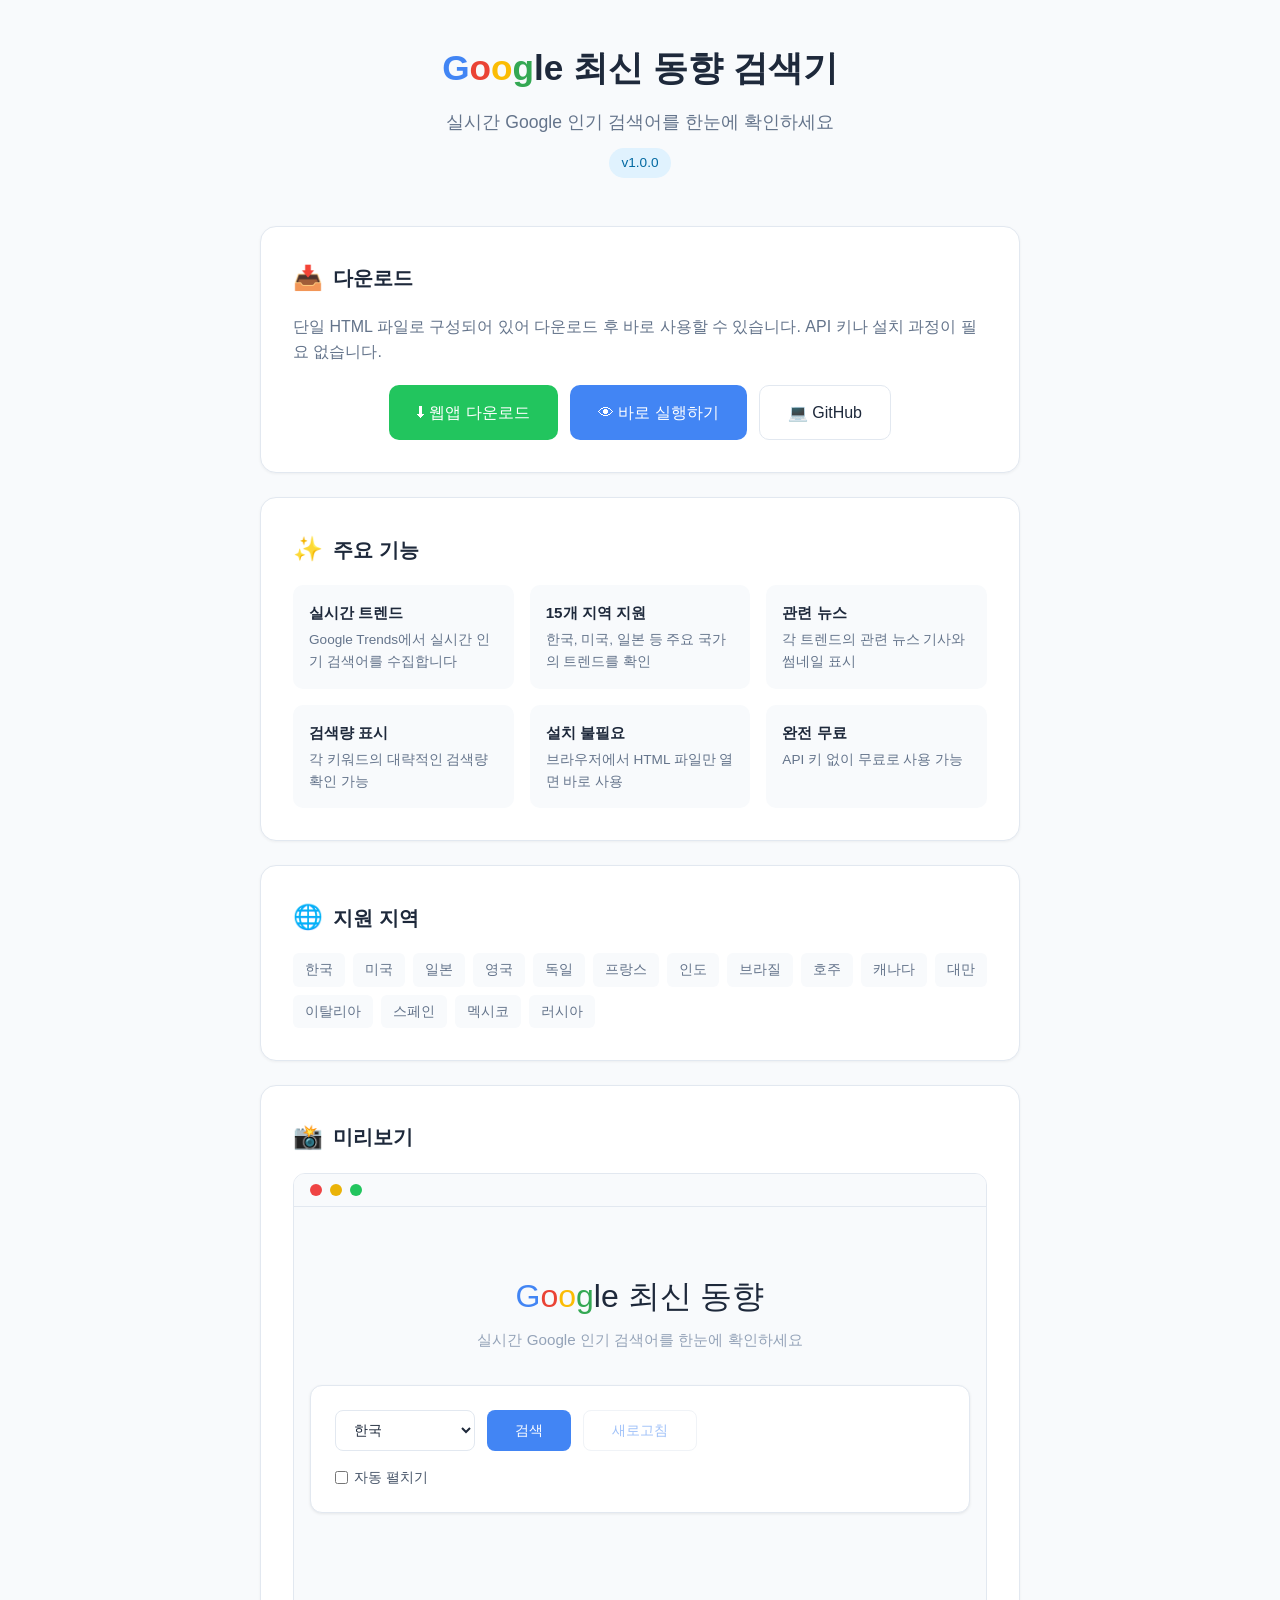
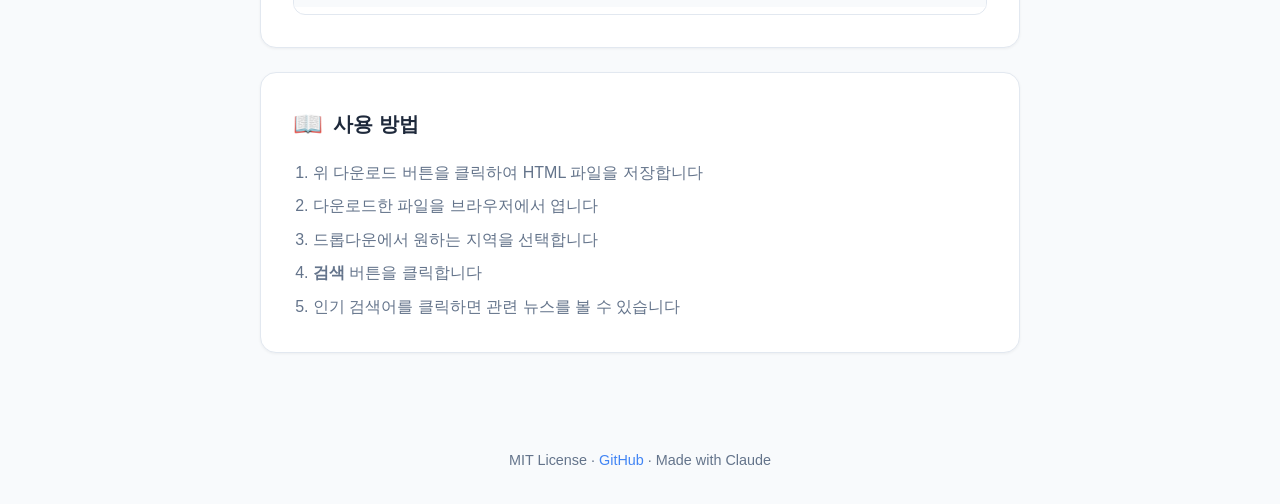
==== index.html @ 0cee738e "Add README and download page for GitHub Pages - README.md: Project description, features, usage inst" ====
<!DOCTYPE html>
<html lang="ko">
<head>
    <meta charset="UTF-8">
    <meta name="viewport" content="width=device-width, initial-scale=1.0">
    <title>Google 최신 동향 검색기 - 다운로드</title>
    <style>
        :root {
            --bg: #f8fafc;
            --card: #ffffff;
            --text: #1e293b;
            --text-secondary: #64748b;
            --accent: #4285f4;
            --accent-hover: #3367d6;
            --border: #e2e8f0;
            --green: #22c55e;
        }

        * { margin: 0; padding: 0; box-sizing: border-box; }

        body {
            font-family: -apple-system, BlinkMacSystemFont, 'Segoe UI', Roboto, sans-serif;
            background: var(--bg);
            color: var(--text);
            min-height: 100vh;
            line-height: 1.6;
        }

        .container {
            max-width: 800px;
            margin: 0 auto;
            padding: 40px 20px;
        }

        header {
            text-align: center;
            margin-bottom: 48px;
        }

        h1 {
            font-size: 2.2rem;
            font-weight: 600;
            margin-bottom: 12px;
        }

        h1 span:nth-child(1) { color: #4285f4; }
        h1 span:nth-child(2) { color: #ea4335; }
        h1 span:nth-child(3) { color: #fbbc04; }
        h1 span:nth-child(4) { color: #34a853; }

        header p {
            color: var(--text-secondary);
            font-size: 1.1rem;
        }

        .badge {
            display: inline-block;
            background: #e0f2fe;
            color: #0369a1;
            padding: 4px 12px;
            border-radius: 20px;
            font-size: 0.85rem;
            font-weight: 500;
            margin-top: 12px;
        }

        .card {
            background: var(--card);
            border: 1px solid var(--border);
            border-radius: 16px;
            padding: 32px;
            margin-bottom: 24px;
            box-shadow: 0 1px 3px rgba(0,0,0,0.05);
        }

        .card h2 {
            font-size: 1.25rem;
            margin-bottom: 16px;
            display: flex;
            align-items: center;
            gap: 10px;
        }

        .card h2 .icon {
            font-size: 1.5rem;
        }

        .features {
            display: grid;
            grid-template-columns: repeat(auto-fit, minmax(200px, 1fr));
            gap: 16px;
        }

        .feature {
            padding: 16px;
            background: var(--bg);
            border-radius: 10px;
        }

        .feature h3 {
            font-size: 0.95rem;
            margin-bottom: 4px;
        }

        .feature p {
            font-size: 0.85rem;
            color: var(--text-secondary);
        }

        .btn-group {
            display: flex;
            gap: 12px;
            flex-wrap: wrap;
            justify-content: center;
            margin-top: 8px;
        }

        .btn {
            display: inline-flex;
            align-items: center;
            gap: 8px;
            padding: 14px 28px;
            border-radius: 10px;
            font-size: 1rem;
            font-weight: 500;
            text-decoration: none;
            cursor: pointer;
            border: none;
            transition: all 0.15s;
        }

        .btn-primary {
            background: var(--accent);
            color: #fff;
        }

        .btn-primary:hover {
            background: var(--accent-hover);
            transform: translateY(-1px);
            box-shadow: 0 4px 12px rgba(66,133,244,0.25);
        }

        .btn-secondary {
            background: var(--card);
            color: var(--text);
            border: 1px solid var(--border);
        }

        .btn-secondary:hover {
            background: var(--bg);
        }

        .btn-success {
            background: var(--green);
            color: #fff;
        }

        .btn-success:hover {
            background: #16a34a;
            transform: translateY(-1px);
        }

        .preview {
            border: 1px solid var(--border);
            border-radius: 12px;
            overflow: hidden;
            margin-top: 16px;
        }

        .preview iframe {
            width: 100%;
            height: 400px;
            border: none;
        }

        .preview-header {
            background: var(--bg);
            padding: 10px 16px;
            border-bottom: 1px solid var(--border);
            display: flex;
            align-items: center;
            gap: 8px;
        }

        .preview-dot {
            width: 12px;
            height: 12px;
            border-radius: 50%;
        }

        .preview-dot.red { background: #ef4444; }
        .preview-dot.yellow { background: #eab308; }
        .preview-dot.green { background: #22c55e; }

        .regions {
            display: flex;
            flex-wrap: wrap;
            gap: 8px;
            margin-top: 12px;
        }

        .region-tag {
            background: var(--bg);
            padding: 6px 12px;
            border-radius: 6px;
            font-size: 0.85rem;
            color: var(--text-secondary);
        }

        footer {
            text-align: center;
            padding: 32px 20px;
            color: var(--text-secondary);
            font-size: 0.9rem;
        }

        footer a {
            color: var(--accent);
            text-decoration: none;
        }

        footer a:hover {
            text-decoration: underline;
        }

        @media (max-width: 600px) {
            h1 { font-size: 1.6rem; }
            .card { padding: 20px; }
            .btn { width: 100%; justify-content: center; }
        }
    </style>
</head>
<body>
    <div class="container">
        <header>
            <h1>
                <span>G</span><span>o</span><span>o</span><span>g</span>le 최신 동향 검색기
            </h1>
            <p>실시간 Google 인기 검색어를 한눈에 확인하세요</p>
            <span class="badge">v1.0.0</span>
        </header>

        <!-- Download -->
        <div class="card">
            <h2><span class="icon">&#128229;</span> 다운로드</h2>
            <p style="color: var(--text-secondary); margin-bottom: 20px;">
                단일 HTML 파일로 구성되어 있어 다운로드 후 바로 사용할 수 있습니다. API 키나 설치 과정이 필요 없습니다.
            </p>
            <div class="btn-group">
                <a href="google-trends-threat-webapp/index.html" download="google-trends.html" class="btn btn-success">
                    &#11015; 웹앱 다운로드
                </a>
                <a href="google-trends-threat-webapp/index.html" target="_blank" class="btn btn-primary">
                    &#128065; 바로 실행하기
                </a>
                <a href="https://github.com/roy-so-chae/Test" target="_blank" class="btn btn-secondary">
                    &#128187; GitHub
                </a>
            </div>
        </div>

        <!-- Features -->
        <div class="card">
            <h2><span class="icon">&#10024;</span> 주요 기능</h2>
            <div class="features">
                <div class="feature">
                    <h3>실시간 트렌드</h3>
                    <p>Google Trends에서 실시간 인기 검색어를 수집합니다</p>
                </div>
                <div class="feature">
                    <h3>15개 지역 지원</h3>
                    <p>한국, 미국, 일본 등 주요 국가의 트렌드를 확인</p>
                </div>
                <div class="feature">
                    <h3>관련 뉴스</h3>
                    <p>각 트렌드의 관련 뉴스 기사와 썸네일 표시</p>
                </div>
                <div class="feature">
                    <h3>검색량 표시</h3>
                    <p>각 키워드의 대략적인 검색량 확인 가능</p>
                </div>
                <div class="feature">
                    <h3>설치 불필요</h3>
                    <p>브라우저에서 HTML 파일만 열면 바로 사용</p>
                </div>
                <div class="feature">
                    <h3>완전 무료</h3>
                    <p>API 키 없이 무료로 사용 가능</p>
                </div>
            </div>
        </div>

        <!-- Regions -->
        <div class="card">
            <h2><span class="icon">&#127760;</span> 지원 지역</h2>
            <div class="regions">
                <span class="region-tag">한국</span>
                <span class="region-tag">미국</span>
                <span class="region-tag">일본</span>
                <span class="region-tag">영국</span>
                <span class="region-tag">독일</span>
                <span class="region-tag">프랑스</span>
                <span class="region-tag">인도</span>
                <span class="region-tag">브라질</span>
                <span class="region-tag">호주</span>
                <span class="region-tag">캐나다</span>
                <span class="region-tag">대만</span>
                <span class="region-tag">이탈리아</span>
                <span class="region-tag">스페인</span>
                <span class="region-tag">멕시코</span>
                <span class="region-tag">러시아</span>
            </div>
        </div>

        <!-- Preview -->
        <div class="card">
            <h2><span class="icon">&#128248;</span> 미리보기</h2>
            <div class="preview">
                <div class="preview-header">
                    <span class="preview-dot red"></span>
                    <span class="preview-dot yellow"></span>
                    <span class="preview-dot green"></span>
                </div>
                <iframe src="google-trends-threat-webapp/index.html" title="Preview"></iframe>
            </div>
        </div>

        <!-- Usage -->
        <div class="card">
            <h2><span class="icon">&#128214;</span> 사용 방법</h2>
            <ol style="padding-left: 20px; color: var(--text-secondary);">
                <li style="margin-bottom: 8px;">위 다운로드 버튼을 클릭하여 HTML 파일을 저장합니다</li>
                <li style="margin-bottom: 8px;">다운로드한 파일을 브라우저에서 엽니다</li>
                <li style="margin-bottom: 8px;">드롭다운에서 원하는 지역을 선택합니다</li>
                <li style="margin-bottom: 8px;"><strong>검색</strong> 버튼을 클릭합니다</li>
                <li>인기 검색어를 클릭하면 관련 뉴스를 볼 수 있습니다</li>
            </ol>
        </div>
    </div>

    <footer>
        <p>
            MIT License &middot;
            <a href="https://github.com/roy-so-chae/Test">GitHub</a> &middot;
            Made with Claude
        </p>
    </footer>
</body>
</html>
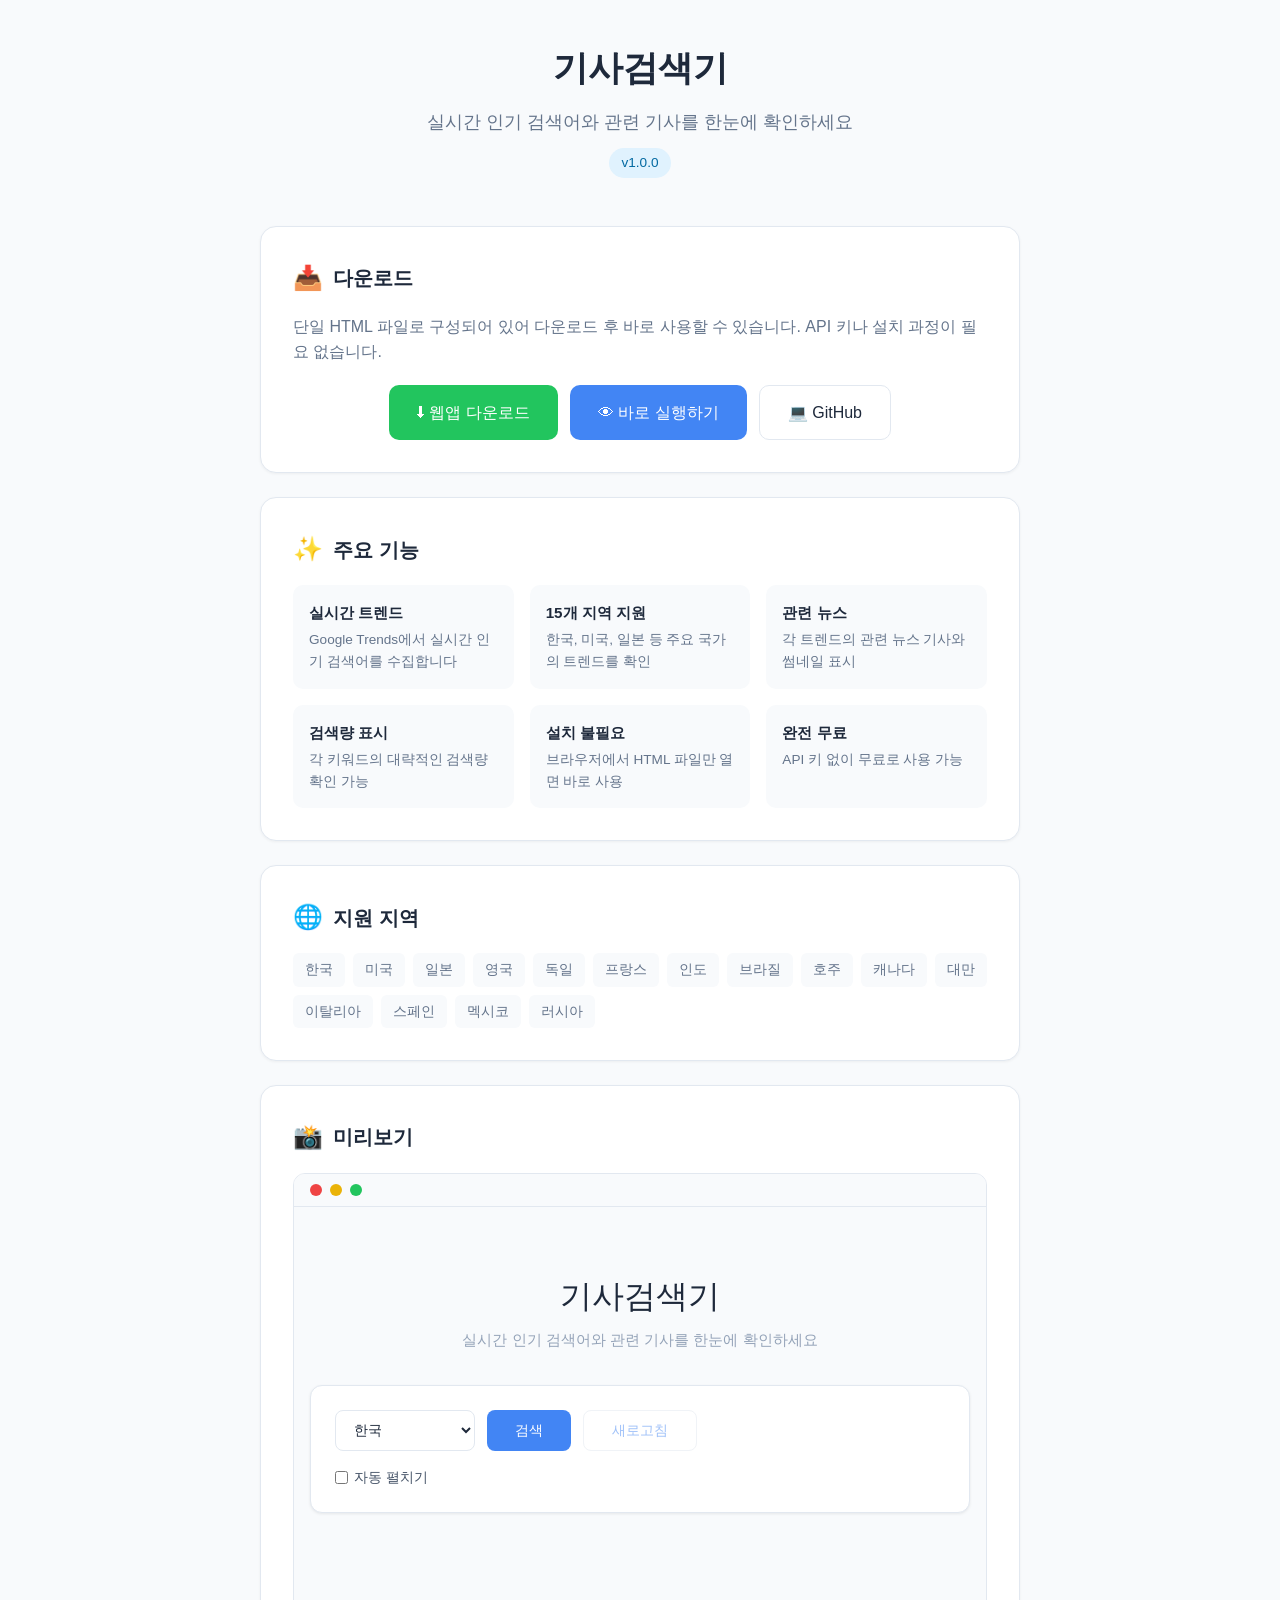
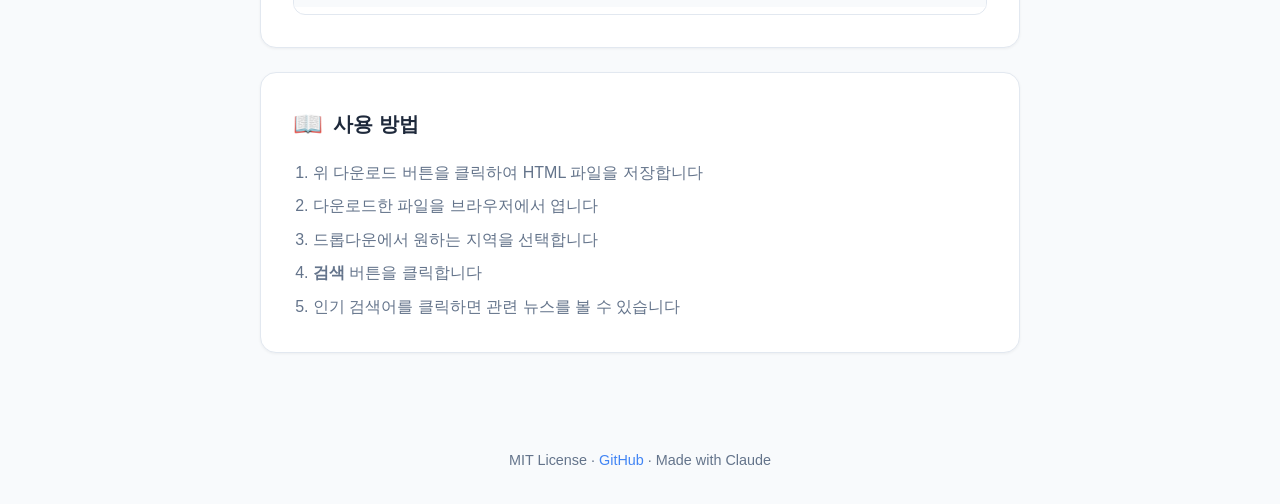
==== commit 5a6301aa: "Rename webapp to 기사검색기 (News Search) - Update webapp title from Google 최신 동향 검색기 to 기사검색기 - Update l" ====
--- a/index.html
+++ b/index.html
@@ -3,7 +3,7 @@
 <head>
     <meta charset="UTF-8">
     <meta name="viewport" content="width=device-width, initial-scale=1.0">
-    <title>Google 최신 동향 검색기 - 다운로드</title>
+    <title>기사검색기 - 다운로드</title>
     <style>
         :root {
             --bg: #f8fafc;
@@ -233,10 +233,8 @@
 <body>
     <div class="container">
         <header>
-            <h1>
-                <span>G</span><span>o</span><span>o</span><span>g</span>le 최신 동향 검색기
-            </h1>
-            <p>실시간 Google 인기 검색어를 한눈에 확인하세요</p>
+            <h1>기사검색기</h1>
+            <p>실시간 인기 검색어와 관련 기사를 한눈에 확인하세요</p>
             <span class="badge">v1.0.0</span>
         </header>
 
@@ -247,7 +245,7 @@
                 단일 HTML 파일로 구성되어 있어 다운로드 후 바로 사용할 수 있습니다. API 키나 설치 과정이 필요 없습니다.
             </p>
             <div class="btn-group">
-                <a href="google-trends-threat-webapp/index.html" download="google-trends.html" class="btn btn-success">
+                <a href="google-trends-threat-webapp/index.html" download="기사검색기.html" class="btn btn-success">
                     &#11015; 웹앱 다운로드
                 </a>
                 <a href="google-trends-threat-webapp/index.html" target="_blank" class="btn btn-primary">
